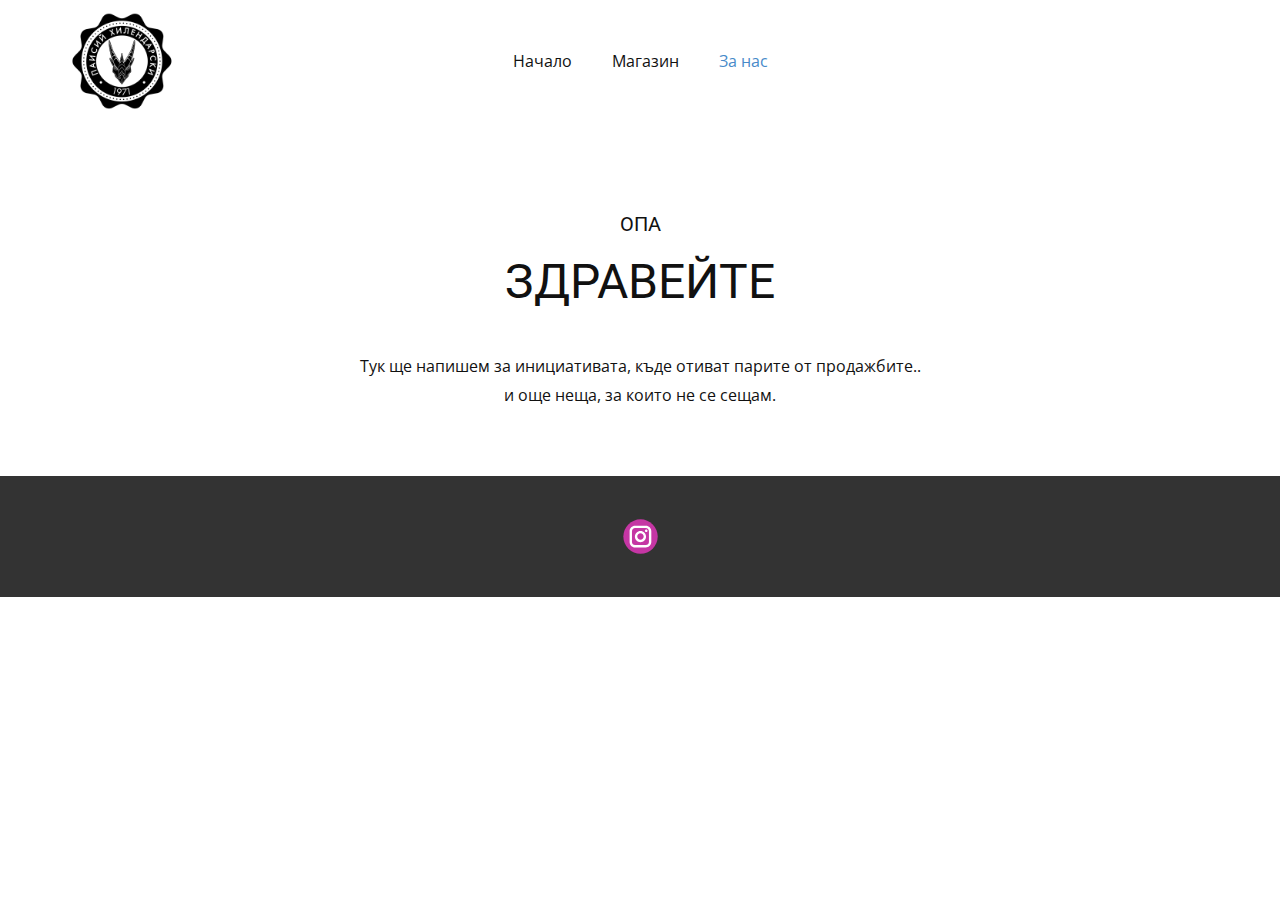
==== За-нас.html @ 7d40a499 "Initial" ====
<!DOCTYPE html>
<html style="font-size: 16px;">
  <head>
    <meta name="viewport" content="width=device-width, initial-scale=1.0">
    <meta charset="utf-8">
    <meta name="keywords" content="">
    <meta name="description" content="">
    <meta name="page_type" content="np-template-header-footer-from-plugin">
    <title>За нас</title>
    <link rel="stylesheet" href="nicepage.css" media="screen">
<link rel="stylesheet" href="За-нас.css" media="screen">
    <script class="u-script" type="text/javascript" src="jquery-1.9.1.min.js" defer=""></script>
    <script class="u-script" type="text/javascript" src="nicepage.js" defer=""></script>
    <meta name="generator" content="Nicepage 4.9.1, nicepage.com">
    <link rel="icon" href="images/favicon.png">
    <link id="u-theme-google-font" rel="stylesheet" href="https://fonts.googleapis.com/css?family=Roboto:100,100i,300,300i,400,400i,500,500i,700,700i,900,900i|Open+Sans:300,300i,400,400i,500,500i,600,600i,700,700i,800,800i">
    
    
    <script type="application/ld+json">{
		"@context": "http://schema.org",
		"@type": "Organization",
		"name": "СМГ артикули",
		"logo": "images/logo_3.png",
		"sameAs": [
				"https://www.instagram.com/merchsmg/"
		]
}</script>
    <meta name="theme-color" content="#478ac9">
    <meta property="og:title" content="За нас">
    <meta property="og:description" content="">
    <meta property="og:type" content="website">
  </head>
  <body class="u-body u-xl-mode"><header class="u-clearfix u-header" id="sec-8ac5"><div class="u-clearfix u-sheet u-sheet-1">
        <a href="Начало.html" data-page-id="1804166" class="u-image u-logo u-image-1" data-image-width="1080" data-image-height="1080" title="Начало">
          <img src="images/logo_3.png" class="u-logo-image u-logo-image-1">
        </a>
        <nav class="u-menu u-menu-dropdown u-offcanvas u-menu-1">
          <div class="menu-collapse" style="font-size: 1rem; letter-spacing: 0px;">
            <a class="u-button-style u-custom-left-right-menu-spacing u-custom-padding-bottom u-custom-top-bottom-menu-spacing u-nav-link u-text-active-palette-1-base u-text-hover-palette-2-base" href="#">
              <svg class="u-svg-link" viewBox="0 0 24 24"><use xlink:href="#menu-hamburger"></use></svg>
              <svg class="u-svg-content" version="1.1" id="menu-hamburger" viewBox="0 0 16 16" x="0px" y="0px" xmlns:xlink="http://www.w3.org/1999/xlink" xmlns="http://www.w3.org/2000/svg"><g><rect y="1" width="16" height="2"></rect><rect y="7" width="16" height="2"></rect><rect y="13" width="16" height="2"></rect>
</g></svg>
            </a>
          </div>
          <div class="u-custom-menu u-nav-container">
            <ul class="u-nav u-unstyled u-nav-1"><li class="u-nav-item"><a class="u-button-style u-nav-link u-text-active-palette-1-base u-text-hover-palette-2-base" href="Начало.html" style="padding: 10px 20px;">Начало</a>
</li><li class="u-nav-item"><a class="u-button-style u-nav-link u-text-active-palette-1-base u-text-hover-palette-2-base" href="Магазин.html" style="padding: 10px 20px;">Магазин</a>
</li><li class="u-nav-item"><a class="u-button-style u-nav-link u-text-active-palette-1-base u-text-hover-palette-2-base" href="За-нас.html" style="padding: 10px 20px;">За нас</a>
</li></ul>
          </div>
          <div class="u-custom-menu u-nav-container-collapse">
            <div class="u-black u-container-style u-inner-container-layout u-opacity u-opacity-95 u-sidenav">
              <div class="u-inner-container-layout u-sidenav-overflow">
                <div class="u-menu-close"></div>
                <ul class="u-align-center u-enable-responsive u-nav u-popupmenu-items u-unstyled u-nav-2"><li class="u-nav-item"><a class="u-button-style u-nav-link" href="Начало.html">Начало</a>
</li><li class="u-nav-item"><a class="u-button-style u-nav-link" href="Магазин.html">Магазин</a>
</li><li class="u-nav-item"><a class="u-button-style u-nav-link" href="За-нас.html">За нас</a>
</li></ul>
                <a href="https://nicepage.com/k/infographic-html-templates" class="u-image u-logo u-image-2" data-image-width="1080" data-image-height="1080">
                  <img src="images/logo.png" class="u-logo-image u-logo-image-2">
                </a>
              </div>
            </div>
            <div class="u-black u-menu-overlay u-opacity u-opacity-70"></div>
          </div>
        </nav>
      </div></header>
    <section class="u-align-center u-clearfix u-section-1" id="sec-5887">
      <div class="u-clearfix u-sheet u-sheet-1">
        <h5 class="u-text u-text-default u-text-1">опа</h5>
        <h1 class="u-text u-text-default u-text-2">ЗДРАВЕЙТЕ</h1>
        <p class="u-text u-text-3">Тук ще напишем за инициативата, къде отиват парите от продажбите..<br>и още неща, за които не се сещам.
        </p>
      </div>
    </section>
    
    
    <footer class="u-clearfix u-footer u-grey-80" id="sec-4fcc"><div class="u-clearfix u-sheet u-sheet-1">
        <div class="u-align-left u-social-icons u-spacing-10 u-social-icons-1">
          <a class="u-social-url" title="Instagram" target="_blank" href="https://www.instagram.com/merchsmg/"><span class="u-icon u-social-icon u-social-instagram u-icon-1"><svg class="u-svg-link" preserveAspectRatio="xMidYMin slice" viewBox="0 0 112 112" style=""><use xlink:href="#svg-dfd7"></use></svg><svg class="u-svg-content" viewBox="0 0 112 112" x="0" y="0" id="svg-dfd7"><circle fill="currentColor" cx="56.1" cy="56.1" r="55"></circle><path fill="#FFFFFF" d="M55.9,38.2c-9.9,0-17.9,8-17.9,17.9C38,66,46,74,55.9,74c9.9,0,17.9-8,17.9-17.9C73.8,46.2,65.8,38.2,55.9,38.2
            z M55.9,66.4c-5.7,0-10.3-4.6-10.3-10.3c-0.1-5.7,4.6-10.3,10.3-10.3c5.7,0,10.3,4.6,10.3,10.3C66.2,61.8,61.6,66.4,55.9,66.4z"></path><path fill="#FFFFFF" d="M74.3,33.5c-2.3,0-4.2,1.9-4.2,4.2s1.9,4.2,4.2,4.2s4.2-1.9,4.2-4.2S76.6,33.5,74.3,33.5z"></path><path fill="#FFFFFF" d="M73.1,21.3H38.6c-9.7,0-17.5,7.9-17.5,17.5v34.5c0,9.7,7.9,17.6,17.5,17.6h34.5c9.7,0,17.5-7.9,17.5-17.5V38.8
            C90.6,29.1,82.7,21.3,73.1,21.3z M83,73.3c0,5.5-4.5,9.9-9.9,9.9H38.6c-5.5,0-9.9-4.5-9.9-9.9V38.8c0-5.5,4.5-9.9,9.9-9.9h34.5
            c5.5,0,9.9,4.5,9.9,9.9V73.3z"></path></svg></span>
          </a>
        </div>
      </div></footer>
  </body>
</html>
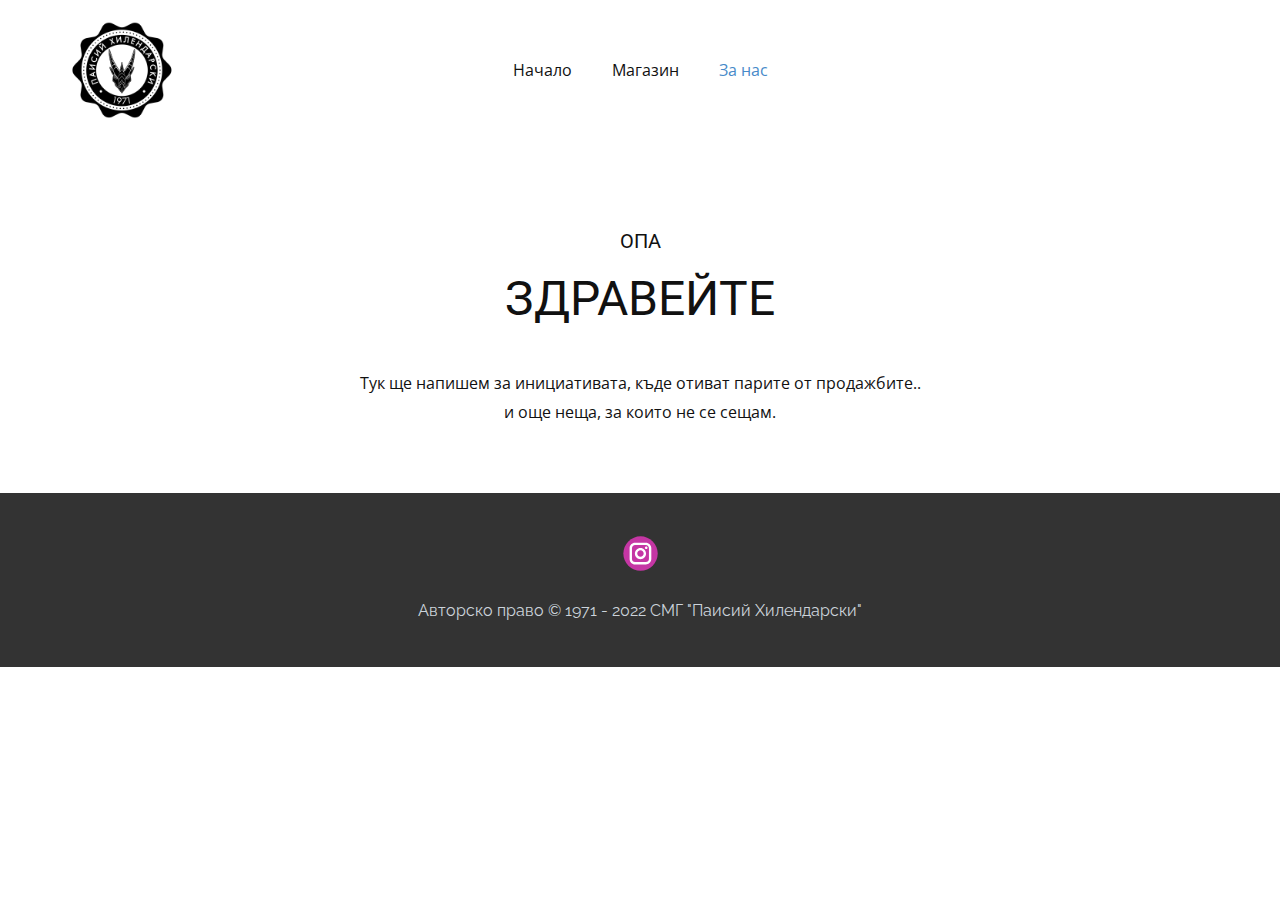
==== commit 3366ed3c: "Add logo to homepage, add descriptions to items in shop" ====
--- a/За-нас.html
+++ b/За-нас.html
@@ -14,6 +14,7 @@
     <meta name="generator" content="Nicepage 4.9.1, nicepage.com">
     <link rel="icon" href="images/favicon.png">
     <link id="u-theme-google-font" rel="stylesheet" href="https://fonts.googleapis.com/css?family=Roboto:100,100i,300,300i,400,400i,500,500i,700,700i,900,900i|Open+Sans:300,300i,400,400i,500,500i,600,600i,700,700i,800,800i">
+    <link id="u-page-google-font" rel="stylesheet" href="https://fonts.googleapis.com/css?family=Raleway:100,100i,200,200i,300,300i,400,400i,500,500i,600,600i,700,700i,800,800i,900,900i">
     
     
     <script type="application/ld+json">{
@@ -56,7 +57,7 @@
 </li><li class="u-nav-item"><a class="u-button-style u-nav-link" href="Магазин.html">Магазин</a>
 </li><li class="u-nav-item"><a class="u-button-style u-nav-link" href="За-нас.html">За нас</a>
 </li></ul>
-                <a href="https://nicepage.com/k/infographic-html-templates" class="u-image u-logo u-image-2" data-image-width="1080" data-image-height="1080">
+                <a href="Начало.html" data-page-id="1804166" class="u-image u-logo u-image-2" data-image-width="1080" data-image-height="1080" title="Начало">
                   <img src="images/logo.png" class="u-logo-image u-logo-image-2">
                 </a>
               </div>
@@ -83,6 +84,7 @@
             c5.5,0,9.9,4.5,9.9,9.9V73.3z"></path></svg></span>
           </a>
         </div>
+        <p class="u-custom-font u-font-raleway u-text u-text-default u-text-palette-5-light-1 u-text-1"> Авторско право © 1971 - 2022 СМГ "Паисий Хилендарски" </p>
       </div></footer>
   </body>
 </html>--- a/nicepage.css
+++ b/nicepage.css
@@ -36986,13 +36986,13 @@
 
 /*end-variables sitestylecss*/
 .u-header .u-sheet-1 {
-  min-height: 122px;
+  min-height: 139px;
 }
 
 .u-header .u-image-1 {
   width: 104px;
   height: 104px;
-  margin: 9px auto 0 0;
+  margin: 18px auto 0 0;
 }
 
 .u-header .u-logo-image-1 {
@@ -37001,7 +37001,7 @@
 }
 
 .u-header .u-menu-1 {
-  margin: -70px auto 43px;
+  margin: -70px auto 51px;
 }
 
 .u-header .u-nav-1 {
@@ -37030,18 +37030,17 @@
 
   .u-header .u-menu-1 {
     width: auto;
-    margin-top: -70px;
   }
 }
 @media (max-width: 991px) {
   .u-header .u-image-1 {
-    margin-top: 17px;
-    margin-left: -190px;
+    margin-top: 27px;
+    margin-left: -222px;
   }
 
   .u-header .u-menu-1 {
-    margin-top: -72px;
-    margin-bottom: 47px;
+    margin-top: -82px;
+    margin-bottom: 58px;
   }
 
   .u-header .u-nav-2 {
@@ -37051,11 +37050,11 @@
 }
 @media (max-width: 767px) {
   .u-header .u-image-1 {
-    margin-left: -190px;
+    margin-left: -222px;
   }
 
   .u-header .u-menu-1 {
-    margin-top: -72px;
+    margin-top: -82px;
   }
 
   .u-header .u-nav-2 {
@@ -37074,7 +37073,7 @@
   }
 }
 .u-footer .u-sheet-1 {
-  min-height: 120px;
+  min-height: 173px;
 }
 
 .u-footer .u-social-icons-1 {
@@ -37083,36 +37082,25 @@
   width: 35px;
   min-width: 16px;
   white-space: nowrap;
-  margin: 43px auto;
+  margin: 43px auto 0;
 }
 
 .u-footer .u-icon-1 {
   color: rgb(197, 54, 164) !important;
 }
+
+.u-footer .u-text-1 {
+  font-weight: 400;
+  margin: 27px auto 43px;
+}
 @media (max-width: 1199px) {
-  .u-footer .u-sheet-1 {
-    min-height: 99px;
-  }
-
   .u-footer .u-social-icons-1 {
     width: 35px;
   }
 }
-@media (max-width: 991px) {
-  .u-footer .u-sheet-1 {
-    min-height: 76px;
-  }
-}
-@media (max-width: 767px) {
-  .u-footer .u-sheet-1 {
-    min-height: 57px;
-  }
-}
-@media (max-width: 575px) {
-  .u-footer .u-sheet-1 {
-    min-height: 36px;
-  }
-}
+
+
+
 
  /*begin-variables base-font-size*/ 
  html { font-size: 16px; }
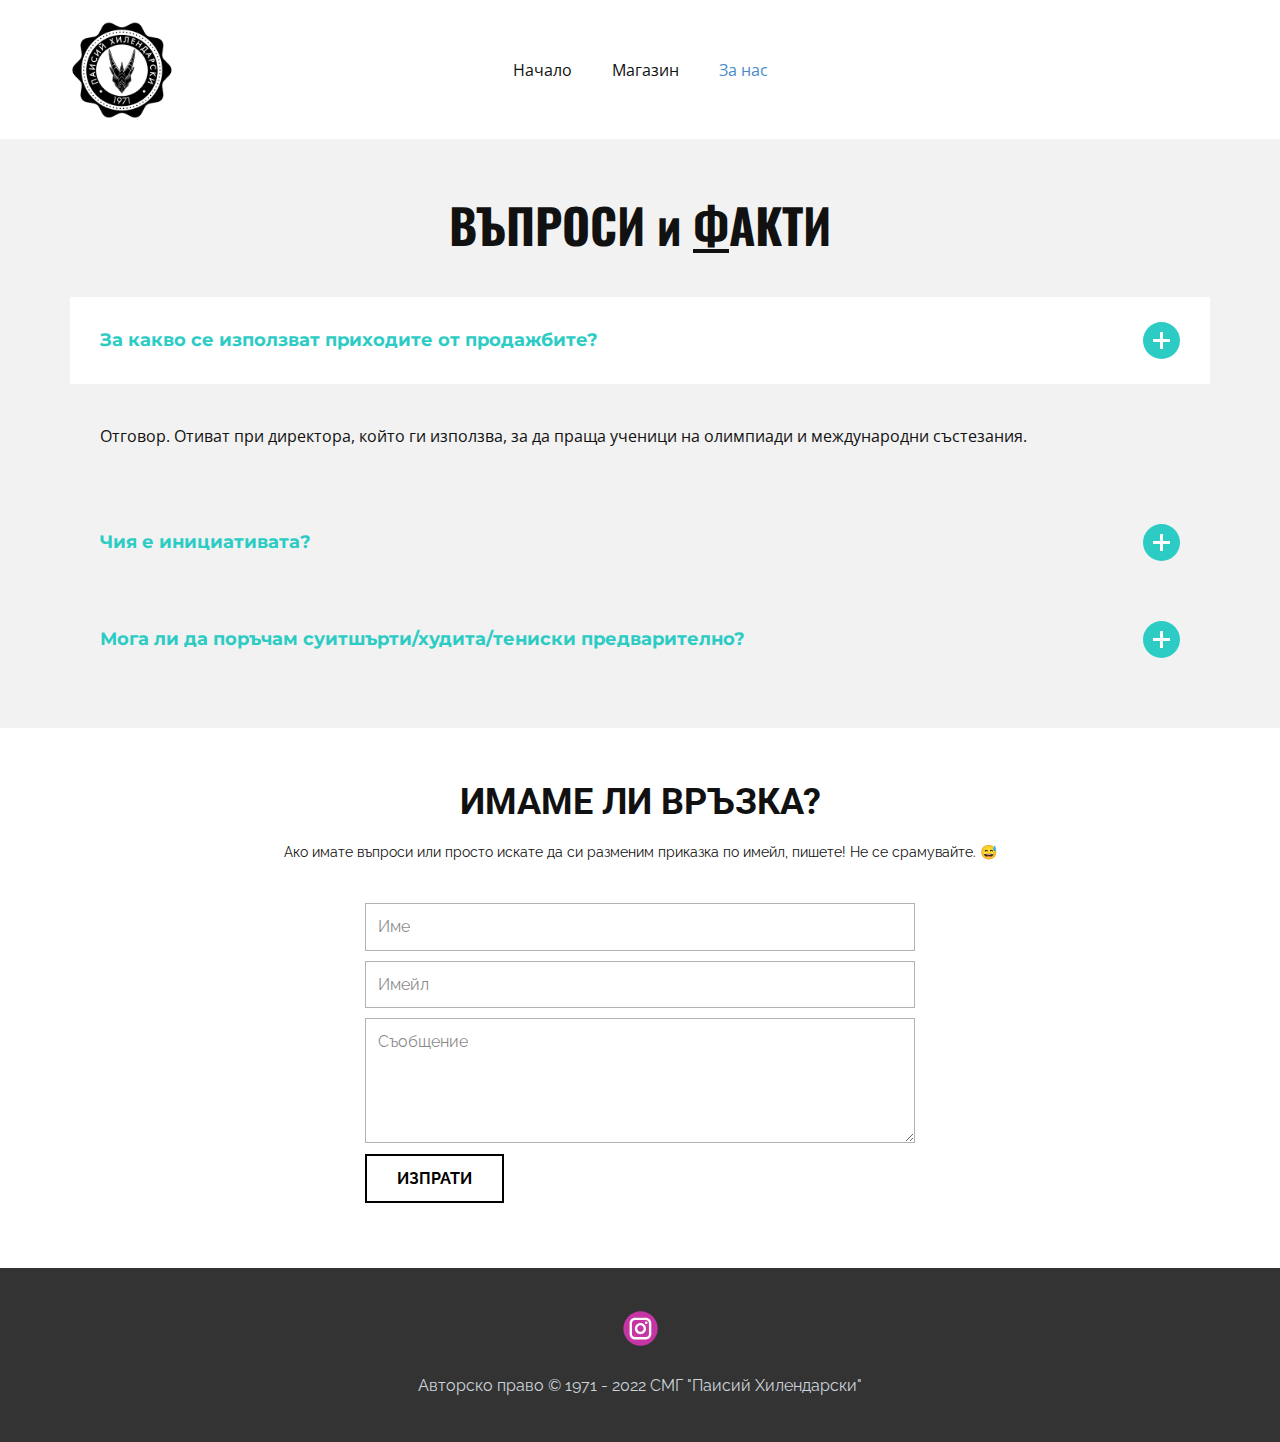
==== commit 06f18c65: "Add proper about page" ====
--- a/За-нас.html
+++ b/За-нас.html
@@ -14,7 +14,8 @@
     <meta name="generator" content="Nicepage 4.9.1, nicepage.com">
     <link rel="icon" href="images/favicon.png">
     <link id="u-theme-google-font" rel="stylesheet" href="https://fonts.googleapis.com/css?family=Roboto:100,100i,300,300i,400,400i,500,500i,700,700i,900,900i|Open+Sans:300,300i,400,400i,500,500i,600,600i,700,700i,800,800i">
-    <link id="u-page-google-font" rel="stylesheet" href="https://fonts.googleapis.com/css?family=Raleway:100,100i,200,200i,300,300i,400,400i,500,500i,600,600i,700,700i,800,800i,900,900i">
+    <link id="u-page-google-font" rel="stylesheet" href="https://fonts.googleapis.com/css?family=Oswald:200,300,400,500,600,700|Montserrat:100,100i,200,200i,300,300i,400,400i,500,500i,600,600i,700,700i,800,800i,900,900i|Raleway:100,100i,200,200i,300,300i,400,400i,500,500i,600,600i,700,700i,800,800i,900,900i">
+    
     
     
     <script type="application/ld+json">{
@@ -66,12 +67,80 @@
           </div>
         </nav>
       </div></header>
-    <section class="u-align-center u-clearfix u-section-1" id="sec-5887">
+    <section class="u-align-left u-clearfix u-grey-5 u-section-1" id="carousel_44d5">
       <div class="u-clearfix u-sheet u-sheet-1">
-        <h5 class="u-text u-text-default u-text-1">опа</h5>
-        <h1 class="u-text u-text-default u-text-2">ЗДРАВЕЙТЕ</h1>
-        <p class="u-text u-text-3">Тук ще напишем за инициативата, къде отиват парите от продажбите..<br>и още неща, за които не се сещам.
-        </p>
+        <h2 class="u-custom-font u-font-oswald u-text u-text-default u-text-1">ВЪПРОСИ и <u>Ф</u>АКТИ
+        </h2>
+        <div class="u-accordion u-expanded-width u-faq u-spacing-10 u-accordion-1">
+          <div class="u-accordion-item">
+            <a class="active u-accordion-link u-active-white u-button-style u-custom-font u-font-montserrat u-text-active-palette-4-base u-text-hover-black u-text-palette-4-base u-accordion-link-1" id="link-accordion-f600" aria-controls="accordion-f600" aria-selected="true">
+              <span class="u-accordion-link-text">За какво се използват приходите от продажбите?&nbsp;</span><span class="u-accordion-link-icon u-icon u-icon-circle u-palette-4-base u-spacing-10 u-text-white u-icon-1"><svg class="u-svg-link" preserveAspectRatio="xMidYMin slice" viewBox="0 0 448 448" style=""><use xlink:href="#svg-66d8"></use></svg><svg class="u-svg-content" viewBox="0 0 448 448" id="svg-66d8" style=""><path d="m272 184c-4.417969 0-8-3.582031-8-8v-176h-80v176c0 4.417969-3.582031 8-8 8h-176v80h176c4.417969 0 8 3.582031 8 8v176h80v-176c0-4.417969 3.582031-8 8-8h176v-80zm0 0"></path></svg></span>
+            </a>
+            <div class="u-accordion-active u-accordion-pane u-container-style u-shape-rectangle u-accordion-pane-1" id="accordion-f600" aria-labelledby="link-accordion-f600">
+              <div class="u-container-layout u-container-layout-1">
+                <div class="fr-view u-clearfix u-rich-text u-text">
+                  <p>Отговор. Отиват при директора, който ги използва, за да праща ученици на олимпиади и международни състезания.</p>
+                </div>
+              </div>
+            </div>
+          </div>
+          <div class="u-accordion-item">
+            <a class="u-accordion-link u-active-white u-button-style u-custom-font u-font-montserrat u-text-active-palette-4-base u-text-hover-black u-text-palette-4-base u-accordion-link-2" id="link-accordion-72f4" aria-controls="accordion-72f4" aria-selected="false">
+              <span class="u-accordion-link-text">Чия е инициативата?</span><span class="u-accordion-link-icon u-icon u-icon-circle u-palette-4-base u-spacing-10 u-text-white u-icon-2"><svg class="u-svg-link" preserveAspectRatio="xMidYMin slice" viewBox="0 0 448 448" style=""><use xlink:href="#svg-e303"></use></svg><svg class="u-svg-content" viewBox="0 0 448 448" id="svg-e303" style=""><path d="m272 184c-4.417969 0-8-3.582031-8-8v-176h-80v176c0 4.417969-3.582031 8-8 8h-176v80h176c4.417969 0 8 3.582031 8 8v176h80v-176c0-4.417969 3.582031-8 8-8h176v-80zm0 0"></path></svg></span>
+            </a>
+            <div class="u-accordion-pane u-container-style u-shape-rectangle u-accordion-pane-2" id="accordion-72f4" aria-labelledby="link-accordion-72f4">
+              <div class="u-container-layout u-container-layout-2">
+                <div class="fr-view u-clearfix u-rich-text u-text">
+                  <p>Отговор. Магазинът и артикулите са създадени от ученици за ученици. Всичко започна от проектa по гражданско образование на Радостина Богословова от 12. клас випуск 2022. &nbsp;</p>
+                </div>
+              </div>
+            </div>
+          </div>
+          <div class="u-accordion-item">
+            <a class="u-accordion-link u-active-white u-button-style u-custom-font u-font-montserrat u-text-active-palette-4-base u-text-hover-black u-text-palette-4-base u-accordion-link-3" id="link-accordion-854e" aria-controls="accordion-854e" aria-selected="false">
+              <span class="u-accordion-link-text">Мога ли да поръчам ​суитшърти/худита/тениски предварително?</span><span class="u-accordion-link-icon u-icon u-icon-circle u-palette-4-base u-spacing-10 u-text-white u-icon-3"><svg class="u-svg-link" preserveAspectRatio="xMidYMin slice" viewBox="0 0 448 448" style=""><use xlink:href="#svg-fade"></use></svg><svg class="u-svg-content" viewBox="0 0 448 448" id="svg-fade" style=""><path d="m272 184c-4.417969 0-8-3.582031-8-8v-176h-80v176c0 4.417969-3.582031 8-8 8h-176v80h176c4.417969 0 8 3.582031 8 8v176h80v-176c0-4.417969 3.582031-8 8-8h176v-80zm0 0"></path></svg></span>
+            </a>
+            <div class="u-accordion-pane u-container-style u-shape-rectangle u-accordion-pane-3" id="accordion-854e" aria-labelledby="link-accordion-854e">
+              <div class="u-container-layout u-container-layout-3">
+                <div class="fr-view u-clearfix u-rich-text u-text">
+                  <p>Отговор. Да! Можете да пишете на инстаграма ни @merchsmg, за да добием представа колко желаещи има за първата ни партида.&nbsp; &nbsp;</p>
+                </div>
+              </div>
+            </div>
+          </div>
+        </div>
+      </div>
+    </section>
+    <section class="u-align-center u-clearfix u-section-2" id="sec-0243">
+      <div class="u-clearfix u-sheet u-valign-middle u-sheet-1">
+        <h2 class="u-text u-text-default u-text-1">ИМАМЕ ЛИ ВРЪЗКА?</h2>
+        <p class="u-custom-font u-font-raleway u-small-text u-text u-text-default u-text-variant u-text-2">Ако имате въпроси или просто искате да си разменим приказка по имейл, пишете! Не се срамувайте. 😅</p>
+        <div class="u-form u-form-1">
+          <form action="//publish.nicepage.com/Form/Process" method="POST" class="u-clearfix u-form-spacing-10 u-form-vertical u-inner-form" style="padding: 10px" source="email" name="form">
+            <input type="hidden" id="siteId" name="siteId" value="1804155">
+            <input type="hidden" id="pageId" name="pageId" value="1804164">
+            <div class="u-form-group u-form-name u-label-none">
+              <label for="name-3b9a" class="u-label">Name</label>
+              <input type="text" placeholder="Име" id="name-3b9a" name="name" class="u-border-1 u-border-grey-30 u-custom-font u-font-raleway u-input u-input-rectangle u-white" required="">
+            </div>
+            <div class="u-form-email u-form-group u-label-none">
+              <label for="email-3b9a" class="u-label">Email</label>
+              <input type="email" placeholder="Имейл" id="email-3b9a" name="email" class="u-border-1 u-border-grey-30 u-custom-font u-font-raleway u-input u-input-rectangle u-white" required="">
+            </div>
+            <div class="u-form-group u-form-message u-label-none">
+              <label for="message-3b9a" class="u-label">Message</label>
+              <textarea placeholder="Съобщение" rows="4" cols="50" id="message-3b9a" name="message" class="u-border-1 u-border-grey-30 u-custom-font u-font-raleway u-input u-input-rectangle u-white" required=""></textarea>
+            </div>
+            <div class="u-align-left u-form-group u-form-submit">
+              <a href="#" class="u-border-2 u-border-black u-btn u-btn-submit u-button-style u-custom-font u-font-raleway u-hover-black u-none u-text-black u-text-hover-white u-btn-1">ИЗПРАТИ<br>
+              </a>
+              <input type="submit" value="submit" class="u-form-control-hidden">
+            </div>
+            <div class="u-form-send-message u-form-send-success"> Thank you! Your message has been sent. </div>
+            <div class="u-form-send-error u-form-send-message"> Unable to send your message. Please fix errors then try again. </div>
+            <input type="hidden" value="" name="recaptchaResponse">
+          </form>
+        </div>
       </div>
     </section>
     
--- a/За-нас.css
+++ b/За-нас.css
@@ -1,43 +1,151 @@
+ .u-section-1 {
+  background-image: none;
+}
+
 .u-section-1 .u-sheet-1 {
-  min-height: 354px;
+  min-height: 575px;
 }
 
 .u-section-1 .u-text-1 {
-  text-transform: uppercase;
-  margin: 90px auto 0;
+  font-size: 3rem;
+  background-image: none;
+  text-transform: none;
+  font-weight: 700;
+  margin: 60px auto 0;
 }
 
-.u-section-1 .u-text-2 {
-  margin: 20px auto 0;
+.u-section-1 .u-accordion-1 {
+  margin: 45px 0;
 }
 
-.u-section-1 .u-text-3 {
-  line-height: 1.8;
-  width: 680px;
-  margin: 43px auto 60px;
+.u-section-1 .u-accordion-link-1 {
+  background-image: none;
+  font-weight: 700;
+  font-size: 1.125rem;
+  padding: 25px 30px;
+}
+
+.u-section-1 .u-icon-1 {
+  height: 37px;
+  width: 37px;
+  background-image: none;
+}
+
+.u-section-1 .u-accordion-pane-1 {
+  min-height: 91px;
+  height: auto;
+}
+
+.u-section-1 .u-container-layout-1 {
+  padding: 20px 30px;
+}
+
+.u-section-1 .u-accordion-link-2 {
+  background-image: none;
+  font-weight: 700;
+  font-size: 1.125rem;
+  padding: 25px 30px;
+}
+
+.u-section-1 .u-icon-2 {
+  height: 37px;
+  width: 37px;
+  background-image: none;
+}
+
+.u-section-1 .u-accordion-pane-2 {
+  min-height: 91px;
+  height: auto;
+}
+
+.u-section-1 .u-container-layout-2 {
+  padding: 20px 30px;
+}
+
+.u-section-1 .u-accordion-link-3 {
+  background-image: none;
+  font-weight: 700;
+  font-size: 1.125rem;
+  padding: 25px 30px;
+}
+
+.u-section-1 .u-icon-3 {
+  height: 37px;
+  width: 37px;
+  background-image: none;
+}
+
+.u-section-1 .u-accordion-pane-3 {
+  min-height: 91px;
+  height: auto;
+}
+
+.u-section-1 .u-container-layout-3 {
+  padding: 20px 30px;
+}
+
+@media (max-width: 1199px) {
+  .u-section-1 .u-accordion-1 {
+    margin-right: initial;
+    margin-left: initial;
+  }
 }
 
 @media (max-width: 767px) {
-  .u-section-1 .u-text-3 {
+  .u-section-1 .u-container-layout-1 {
+    padding-left: 10px;
+    padding-right: 10px;
+  }
+
+  .u-section-1 .u-container-layout-2 {
+    padding-left: 10px;
+    padding-right: 10px;
+  }
+
+  .u-section-1 .u-container-layout-3 {
+    padding-left: 10px;
+    padding-right: 10px;
+  }
+}
+
+@media (max-width: 575px) {
+  .u-section-1 .u-text-1 {
+    font-size: 1.875rem;
+  }
+}.u-section-2 .u-sheet-1 {
+  min-height: 540px;
+}
+
+.u-section-2 .u-text-1 {
+  font-weight: 700;
+  margin: 54px auto 0;
+}
+
+.u-section-2 .u-text-2 {
+  font-weight: 400;
+  margin: 18px auto 0;
+}
+
+.u-section-2 .u-form-1 {
+  width: 570px;
+  margin: 30px auto 53px;
+}
+
+.u-section-2 .u-btn-1 {
+  border-style: solid;
+  text-transform: uppercase;
+  letter-spacing: 0px;
+  font-weight: 700;
+}
+
+@media (max-width: 767px) {
+  .u-section-2 .u-form-1 {
     width: 540px;
   }
 }
 
 @media (max-width: 575px) {
-  .u-section-1 .u-sheet-1 {
-    min-height: 356px;
-  }
-
-  .u-section-1 .u-text-1 {
-    width: auto;
-    margin-top: 67px;
-  }
-
-  .u-section-1 .u-text-2 {
-    margin-top: 43px;
-  }
-
-  .u-section-1 .u-text-3 {
+  .u-section-2 .u-form-1 {
     width: 340px;
   }
 }